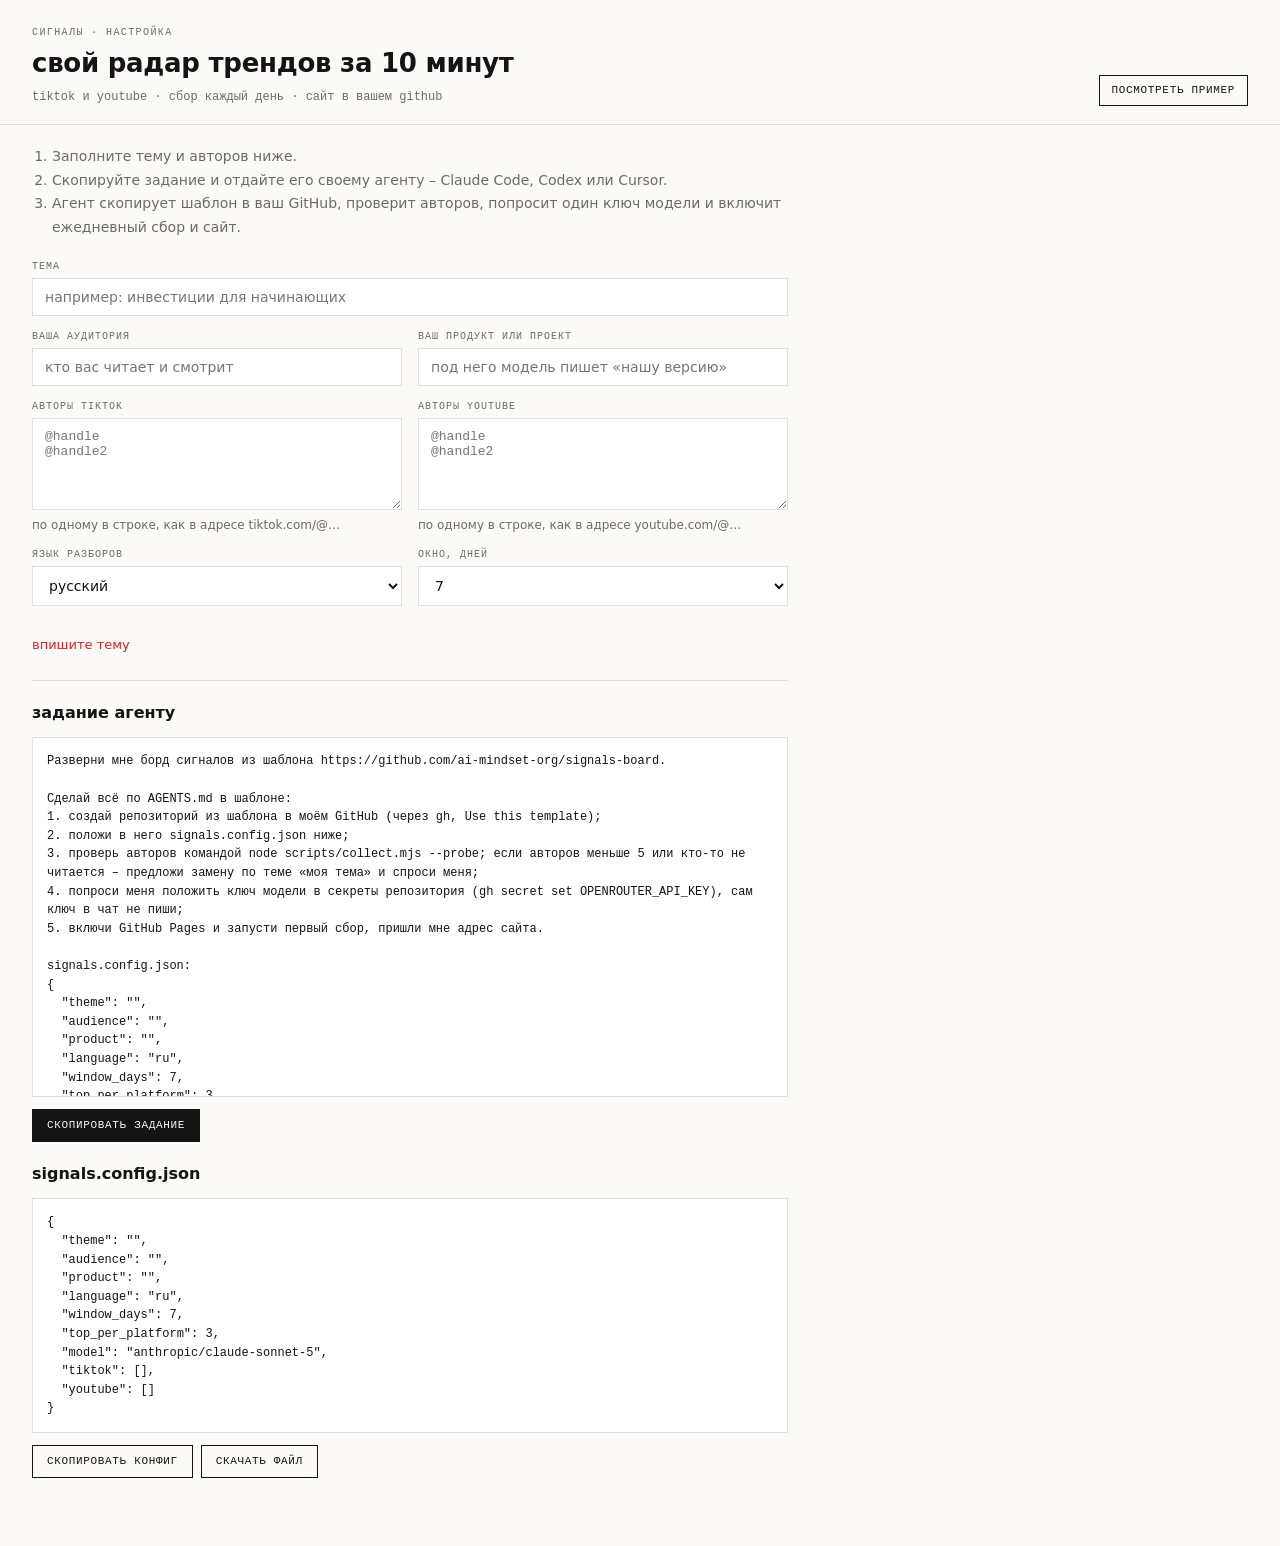
==== site/setup.html @ 6be5fb35 "сигналы: свой радар трендов TikTok и YouTube Шаблон: сбор без ключей, разбор моделью, борд плиткой и" ====
<!doctype html>
<html lang="ru">
  <head>
    <meta charset="utf-8" />
    <meta name="viewport" content="width=device-width,initial-scale=1" />
    <title>сигналы · настройка</title>
    <link rel="icon" href="data:image/svg+xml,<svg xmlns='http://www.w3.org/2000/svg' viewBox='0 0 32 32'><circle cx='16' cy='16' r='13' fill='none' stroke='%23d92027' stroke-width='3'/><circle cx='16' cy='16' r='4' fill='%23d92027'/></svg>" />
    <link rel="stylesheet" href="./style.css?v=1" />
    <style>
      .setup { max-width: 820px; }
      .steps { margin: 0 0 22px; padding-left: 20px; color: var(--muted); line-height: 1.7; }
      .field { display: flex; flex-direction: column; gap: 6px; margin: 0 0 16px; }
      .field label { font: 10px/1 var(--mono); letter-spacing: 0.1em; text-transform: uppercase; color: var(--muted); }
      .field small { color: var(--muted); font-size: 12px; }
      input, textarea, select { font: 14px var(--sans); color: var(--ink); background: var(--card); border: 1px solid var(--line); padding: 10px 12px; width: 100%; }
      input:focus, textarea:focus, select:focus { outline: 2px solid var(--ink); outline-offset: -1px; }
      textarea { min-height: 92px; resize: vertical; font-family: var(--mono); font-size: 13px; }
      .two { display: grid; grid-template-columns: 1fr 1fr; gap: 16px; }
      .out { margin-top: 26px; border-top: 1px solid var(--line); padding-top: 20px; }
      .out h2 { font-size: 16px; margin: 0 0 8px; }
      pre { background: var(--card); border: 1px solid var(--line); padding: 14px; font: 12px/1.55 var(--mono); white-space: pre-wrap; word-break: break-word; max-height: 360px; overflow: auto; }
      .actions { display: flex; gap: 8px; flex-wrap: wrap; margin: 8px 0 20px; }
      .btn { font: 11px/1 var(--mono); letter-spacing: 0.06em; text-transform: uppercase; padding: 10px 14px; border: 1px solid var(--ink); background: var(--ink); color: var(--bg); cursor: pointer; }
      .btn.ghost { background: transparent; color: var(--ink); }
      .warn { color: var(--hit); font-size: 13px; min-height: 1.2em; }
      @media (max-width: 640px) { .two { grid-template-columns: 1fr; } }
    </style>
  </head>
  <body>
    <header class="top">
      <div>
        <p class="eyebrow">сигналы · настройка</p>
        <h1>свой радар трендов за 10 минут</h1>
        <p class="sub">tiktok и youtube · сбор каждый день · сайт в вашем github</p>
      </div>
      <a class="setup-link" href="./index.html">посмотреть пример</a>
    </header>

    <main class="setup">
      <ol class="steps">
        <li>Заполните тему и авторов ниже.</li>
        <li>Скопируйте задание и отдайте его своему агенту – Claude Code, Codex или Cursor.</li>
        <li>Агент скопирует шаблон в ваш GitHub, проверит авторов, попросит один ключ модели и включит ежедневный сбор и сайт.</li>
      </ol>

      <div class="field">
        <label for="theme">тема</label>
        <input id="theme" placeholder="например: инвестиции для начинающих" />
      </div>
      <div class="two">
        <div class="field">
          <label for="audience">ваша аудитория</label>
          <input id="audience" placeholder="кто вас читает и смотрит" />
        </div>
        <div class="field">
          <label for="product">ваш продукт или проект</label>
          <input id="product" placeholder="под него модель пишет «нашу версию»" />
        </div>
      </div>
      <div class="two">
        <div class="field">
          <label for="tiktok">авторы tiktok</label>
          <textarea id="tiktok" placeholder="@handle&#10;@handle2"></textarea>
          <small>по одному в строке, как в адресе tiktok.com/@…</small>
        </div>
        <div class="field">
          <label for="youtube">авторы youtube</label>
          <textarea id="youtube" placeholder="@handle&#10;@handle2"></textarea>
          <small>по одному в строке, как в адресе youtube.com/@…</small>
        </div>
      </div>
      <div class="two">
        <div class="field">
          <label for="language">язык разборов</label>
          <select id="language"><option value="ru">русский</option><option value="en">english</option><option value="uk">українська</option><option value="es">español</option></select>
        </div>
        <div class="field">
          <label for="window">окно, дней</label>
          <select id="window"><option>7</option><option>14</option><option>30</option></select>
        </div>
      </div>
      <p class="warn" id="warn"></p>

      <div class="out">
        <h2>задание агенту</h2>
        <pre id="prompt"></pre>
        <div class="actions">
          <button class="btn" type="button" data-copy="prompt">скопировать задание</button>
        </div>
        <h2>signals.config.json</h2>
        <pre id="config"></pre>
        <div class="actions">
          <button class="btn ghost" type="button" data-copy="config">скопировать конфиг</button>
          <button class="btn ghost" type="button" id="download">скачать файл</button>
        </div>
      </div>
    </main>

    <script>
      // Адрес шаблона подставляется при публикации репозитория.
      const TEMPLATE = 'https://github.com/ai-mindset-org/signals-board';
      const $ = (id) => document.getElementById(id);
      const handles = (text) => text.split(/[\n,]+/).map((s) => s.trim().replace(/^https?:\/\/(www\.)?(tiktok|youtube)\.com\//, '').replace(/^@/, '').replace(/\/.*$/, '')).filter(Boolean);

      function build() {
        const config = {
          theme: $('theme').value.trim(),
          audience: $('audience').value.trim(),
          product: $('product').value.trim(),
          language: $('language').value,
          window_days: Number($('window').value),
          top_per_platform: 3,
          model: 'anthropic/claude-sonnet-5',
          tiktok: handles($('tiktok').value).map((handle) => ({ handle })),
          youtube: handles($('youtube').value).map((handle) => ({ handle })),
        };
        const json = JSON.stringify(config, null, 2);
        $('config').textContent = json;
        const n = config.tiktok.length + config.youtube.length;
        $('warn').textContent = !config.theme ? 'впишите тему' : n < 3 ? 'добавьте хотя бы 3 автора – иначе срез будет пустоват; агент может подобрать их сам' : '';
        $('prompt').textContent = [
          `Разверни мне борд сигналов из шаблона ${TEMPLATE}.`,
          '',
          'Сделай всё по AGENTS.md в шаблоне:',
          '1. создай репозиторий из шаблона в моём GitHub (через gh, Use this template);',
          '2. положи в него signals.config.json ниже;',
          `3. проверь авторов командой node scripts/collect.mjs --probe; если авторов меньше 5 или кто-то не читается – предложи замену по теме «${config.theme || 'моя тема'}» и спроси меня;`,
          '4. попроси меня положить ключ модели в секреты репозитория (gh secret set OPENROUTER_API_KEY), сам ключ в чат не пиши;',
          '5. включи GitHub Pages и запусти первый сбор, пришли мне адрес сайта.',
          '',
          'signals.config.json:',
          json,
        ].join('\n');
        return json;
      }
      document.querySelectorAll('input, textarea, select').forEach((n) => n.addEventListener('input', build));
      document.querySelectorAll('[data-copy]').forEach((b) => b.addEventListener('click', async () => {
        await navigator.clipboard.writeText($(b.dataset.copy).textContent);
        const t = b.textContent; b.textContent = 'скопировано'; setTimeout(() => { b.textContent = t; }, 1500);
      }));
      $('download').addEventListener('click', () => {
        const blob = new Blob([build() + '\n'], { type: 'application/json' });
        const a = Object.assign(document.createElement('a'), { href: URL.createObjectURL(blob), download: 'signals.config.json' });
        a.click(); URL.revokeObjectURL(a.href);
      });
      build();
    </script>
  </body>
</html>
---- site/style.css ----
:root {
  --bg: #fbfaf7;
  --card: #ffffff;
  --ink: #141414;
  --muted: #6b6b66;
  --line: #e2e0d9;
  --soft: #f1efe9;
  --hit: #d92027;
  --tip-bg: #f8f9fb;
  --mono: "JetBrains Mono", ui-monospace, SFMono-Regular, Menlo, Consolas, monospace;
  --sans: Inter, system-ui, -apple-system, "Segoe UI", Roboto, sans-serif;
  color-scheme: light;
}
@media (prefers-color-scheme: dark) {
  :root {
    --bg: #131312;
    --card: #1b1b1a;
    --ink: #efeee9;
    --muted: #9a9993;
    --line: #2e2e2b;
    --soft: #232321;
    --tip-bg: #2a2a2d;
    color-scheme: dark;
  }
}
* { box-sizing: border-box; }
body { margin: 0; background: var(--bg); color: var(--ink); font: 14px/1.5 var(--sans); }
a { color: inherit; }

.top { display: flex; justify-content: space-between; align-items: flex-end; gap: 16px; padding: 28px 32px 18px; border-bottom: 1px solid var(--line); flex-wrap: wrap; }
.eyebrow { margin: 0 0 6px; font: 10px/1 var(--mono); letter-spacing: 0.14em; text-transform: uppercase; color: var(--muted); }
h1 { margin: 0; font-size: 26px; font-weight: 600; letter-spacing: -0.01em; }
.sub { margin: 6px 0 0; color: var(--muted); font: 12px/1.4 var(--mono); }
.setup-link { font: 11px/1 var(--mono); letter-spacing: 0.06em; text-transform: uppercase; text-decoration: none; border: 1px solid var(--ink); padding: 9px 12px; }
.setup-link:hover { background: var(--ink); color: var(--bg); }

.tabs { display: flex; gap: 4px; padding: 0 32px; border-bottom: 1px solid var(--line); }
.tab { font: 13px var(--sans); background: none; border: 0; border-bottom: 2px solid transparent; padding: 12px 10px; color: var(--muted); cursor: pointer; }
.tab.is-active { color: var(--ink); border-bottom-color: var(--hit); }
main { padding: 20px 32px 48px; }
.view { display: none; }
.view.is-active { display: block; }

.summary { max-width: 860px; margin: 0 0 18px; font-size: 15px; line-height: 1.6; }
.note { max-width: 760px; color: var(--muted); }
.switches { display: flex; justify-content: space-between; flex-wrap: wrap; gap: 8px 18px; }
.chips { display: flex; flex-wrap: wrap; gap: 6px; }
.chip { font: 10px/1 var(--mono); letter-spacing: 0.08em; text-transform: uppercase; padding: 7px 10px; border: 1px solid var(--line); background: var(--card); color: var(--muted); cursor: pointer; }
.chip b { color: var(--ink); margin-left: 4px; }
.chip:hover { border-color: var(--ink); color: var(--ink); }
.chip.is-active { background: var(--ink); border-color: var(--ink); color: var(--bg); }
.chip.is-active b { color: var(--bg); }

/* плитка: мозаика без пустот, высоту строк считает app.js */
.grid { display: grid; grid-template-columns: repeat(auto-fill, minmax(260px, 1fr)); column-gap: 16px; row-gap: 0; grid-auto-rows: 4px; align-items: start; margin-top: 18px; }
.card { display: flex; flex-direction: column; background: var(--card); border: 1px solid var(--line); overflow: hidden; }
.frame { position: relative; display: block; flex-shrink: 0; aspect-ratio: var(--ratio, 4 / 5); background: var(--soft); border: 0; border-bottom: 1px solid var(--line); padding: 0; width: 100%; cursor: pointer; overflow: hidden; }
.frame img { width: 100%; height: 100%; object-fit: cover; display: block; }
.frame iframe { width: 100%; height: 100%; border: 0; display: block; }
.play { position: absolute; left: 50%; top: 50%; transform: translate(-50%, -50%); width: 46px; height: 46px; border-radius: 50%; display: grid; place-items: center; background: rgba(16, 16, 16, 0.66); color: #fff; border: 1px solid #fff; }
.frame:hover .play { background: #111; }
.body { display: flex; flex-direction: column; gap: 8px; padding: 14px; }
.row { display: flex; flex-wrap: wrap; gap: 6px; align-items: center; font: 10px/1.4 var(--mono); color: var(--muted); text-transform: uppercase; letter-spacing: 0.06em; }
.tag { border: 1px solid var(--line); padding: 3px 6px; }
.num { margin: 0; font-size: 13px; color: var(--muted); }
.num b { font-size: 17px; color: var(--ink); }
.title { margin: 0; font-size: 14px; font-weight: 600; line-height: 1.4; }
.title a { text-decoration: none; }
.title a:hover { text-decoration: underline; }
.why { margin: 0; font-size: 12px; color: var(--muted); line-height: 1.55; }
.fallback { margin: 0; padding: 6px 14px 0; font: 10px var(--mono); text-transform: uppercase; }
.fallback a { color: var(--muted); }
.empty { color: var(--muted); }

/* подсказка «о чём пост» */
.tip { position: fixed; width: 280px; max-width: calc(100vw - 24px); z-index: 999; background: var(--tip-bg); border: 1px solid var(--hit); color: var(--ink); font-size: 13px; line-height: 1.5; padding: 8px 12px; box-shadow: 0 2px 10px rgba(0, 0, 0, 0.12); pointer-events: none; opacity: 0; visibility: hidden; transition: opacity 0.15s, visibility 0s 0.15s; }
.tip.on { opacity: 1; visibility: visible; transition: opacity 0.15s; }
.tip b { display: block; font: 10px var(--mono); letter-spacing: 0.1em; text-transform: uppercase; font-weight: 400; opacity: 0.6; margin-bottom: 3px; }
.tip i { display: block; font-style: normal; font-size: 10px; opacity: 0.5; margin-top: 4px; }

/* радар */
.radar { position: relative; margin-top: 18px; }
.radar svg { display: block; width: 100%; max-width: 1100px; height: auto; margin: 0 auto; overflow: visible; }
.ring { fill: none; stroke: var(--line); }
.axis { stroke: var(--line); stroke-dasharray: 3 4; }
.ring-label { fill: var(--muted); font: 10px var(--mono); text-transform: uppercase; letter-spacing: 0.08em; }
.sector { fill: var(--ink); font: 11px var(--mono); text-transform: uppercase; letter-spacing: 0.1em; }
.sweep { fill: var(--hit); animation: spin 6s linear infinite; }
.beam { stroke: var(--hit); stroke-width: 1.5; stroke-opacity: 0.8; }
.dot { fill: var(--hit); fill-opacity: 0.22; stroke: var(--hit); stroke-opacity: 0.55; cursor: pointer; animation: glow 6s linear infinite; }
.dot:hover, .dot.is-active { fill-opacity: 0.95; stroke-opacity: 1; animation: none; }
.ping { fill: none; stroke: var(--hit); stroke-width: 1.5; opacity: 0; pointer-events: none; transform-box: fill-box; transform-origin: center; animation: ping 6s linear infinite; }
@keyframes spin { to { transform: rotate(360deg); } }
@keyframes glow { 0% { fill-opacity: 0.95; } 35% { fill-opacity: 0.35; } 100% { fill-opacity: 0.22; } }
@keyframes ping { 0% { opacity: 0.85; transform: scale(1); } 18% { opacity: 0; transform: scale(2.6); } 100% { opacity: 0; } }
@media (prefers-reduced-motion: reduce) { .sweep { display: none; } .dot, .ping { animation: none; } }
.legend { text-align: center; font: 10px var(--mono); text-transform: uppercase; letter-spacing: 0.08em; color: var(--muted); margin: 8px 0 0; }
.pop { position: absolute; z-index: 50; box-shadow: 0 6px 24px rgba(0, 0, 0, 0.16); }
.pop[hidden] { display: none; }
.pop.is-vertical .card { flex-direction: row; align-items: flex-start; }
.pop.is-vertical .frame { border-bottom: 0; border-right: 1px solid var(--line); }
.pop .title a { display: -webkit-box; -webkit-line-clamp: 4; -webkit-box-orient: vertical; overflow: hidden; }

/* источники */
.src { display: flex; justify-content: space-between; gap: 12px; padding: 10px 0; border-bottom: 1px solid var(--line); font: 12px var(--mono); max-width: 760px; }
.src .bad { color: var(--hit); }

@media (max-width: 640px) {
  .top, .tabs, main { padding-left: 16px; padding-right: 16px; }
}
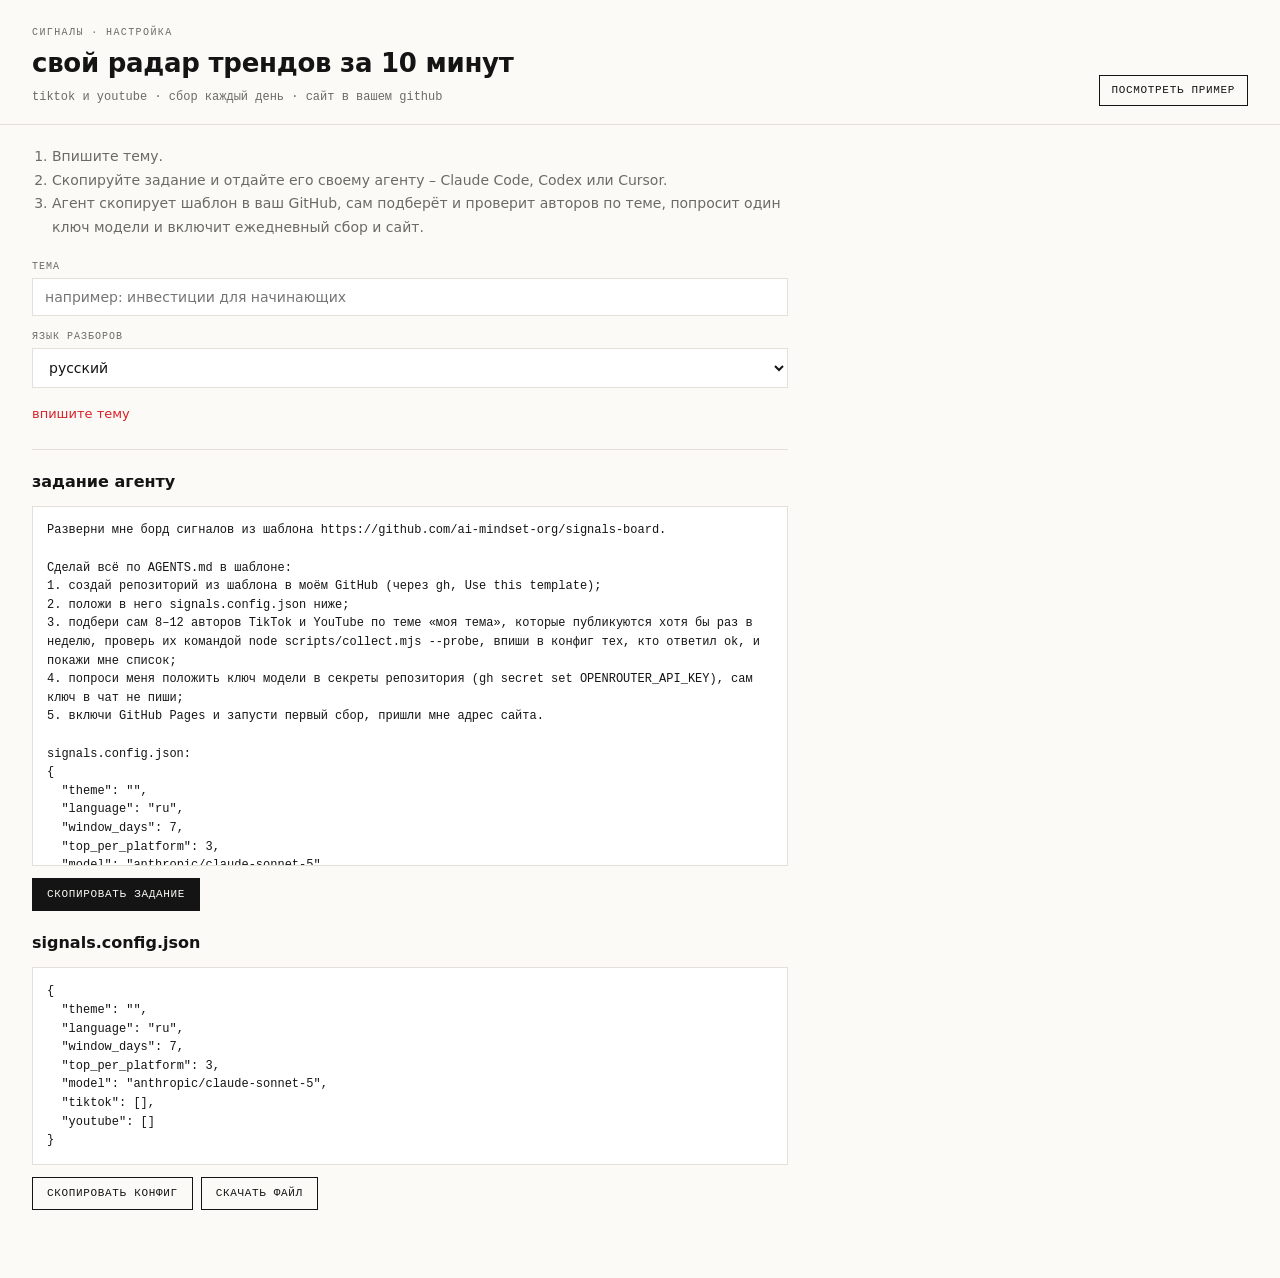
==== commit 59e36eee: "setup: онбординг только по теме, авторов подбирает агент Со страницы настройки убраны аудитория, про" ====
--- a/site/setup.html
+++ b/site/setup.html
@@ -12,10 +12,8 @@
       .field { display: flex; flex-direction: column; gap: 6px; margin: 0 0 16px; }
       .field label { font: 10px/1 var(--mono); letter-spacing: 0.1em; text-transform: uppercase; color: var(--muted); }
       .field small { color: var(--muted); font-size: 12px; }
-      input, textarea, select { font: 14px var(--sans); color: var(--ink); background: var(--card); border: 1px solid var(--line); padding: 10px 12px; width: 100%; }
-      input:focus, textarea:focus, select:focus { outline: 2px solid var(--ink); outline-offset: -1px; }
-      textarea { min-height: 92px; resize: vertical; font-family: var(--mono); font-size: 13px; }
-      .two { display: grid; grid-template-columns: 1fr 1fr; gap: 16px; }
+      input, select { font: 14px var(--sans); color: var(--ink); background: var(--card); border: 1px solid var(--line); padding: 10px 12px; width: 100%; }
+      input:focus, select:focus { outline: 2px solid var(--ink); outline-offset: -1px; }
       .out { margin-top: 26px; border-top: 1px solid var(--line); padding-top: 20px; }
       .out h2 { font-size: 16px; margin: 0 0 8px; }
       pre { background: var(--card); border: 1px solid var(--line); padding: 14px; font: 12px/1.55 var(--mono); white-space: pre-wrap; word-break: break-word; max-height: 360px; overflow: auto; }
@@ -23,7 +21,6 @@
       .btn { font: 11px/1 var(--mono); letter-spacing: 0.06em; text-transform: uppercase; padding: 10px 14px; border: 1px solid var(--ink); background: var(--ink); color: var(--bg); cursor: pointer; }
       .btn.ghost { background: transparent; color: var(--ink); }
       .warn { color: var(--hit); font-size: 13px; min-height: 1.2em; }
-      @media (max-width: 640px) { .two { grid-template-columns: 1fr; } }
     </style>
   </head>
   <body>
@@ -38,46 +35,18 @@
 
     <main class="setup">
       <ol class="steps">
-        <li>Заполните тему и авторов ниже.</li>
+        <li>Впишите тему.</li>
         <li>Скопируйте задание и отдайте его своему агенту – Claude Code, Codex или Cursor.</li>
-        <li>Агент скопирует шаблон в ваш GitHub, проверит авторов, попросит один ключ модели и включит ежедневный сбор и сайт.</li>
+        <li>Агент скопирует шаблон в ваш GitHub, сам подберёт и проверит авторов по теме, попросит один ключ модели и включит ежедневный сбор и сайт.</li>
       </ol>
 
       <div class="field">
         <label for="theme">тема</label>
         <input id="theme" placeholder="например: инвестиции для начинающих" />
       </div>
-      <div class="two">
-        <div class="field">
-          <label for="audience">ваша аудитория</label>
-          <input id="audience" placeholder="кто вас читает и смотрит" />
-        </div>
-        <div class="field">
-          <label for="product">ваш продукт или проект</label>
-          <input id="product" placeholder="под него модель пишет «нашу версию»" />
-        </div>
-      </div>
-      <div class="two">
-        <div class="field">
-          <label for="tiktok">авторы tiktok</label>
-          <textarea id="tiktok" placeholder="@handle&#10;@handle2"></textarea>
-          <small>по одному в строке, как в адресе tiktok.com/@…</small>
-        </div>
-        <div class="field">
-          <label for="youtube">авторы youtube</label>
-          <textarea id="youtube" placeholder="@handle&#10;@handle2"></textarea>
-          <small>по одному в строке, как в адресе youtube.com/@…</small>
-        </div>
-      </div>
-      <div class="two">
-        <div class="field">
-          <label for="language">язык разборов</label>
-          <select id="language"><option value="ru">русский</option><option value="en">english</option><option value="uk">українська</option><option value="es">español</option></select>
-        </div>
-        <div class="field">
-          <label for="window">окно, дней</label>
-          <select id="window"><option>7</option><option>14</option><option>30</option></select>
-        </div>
+      <div class="field">
+        <label for="language">язык разборов</label>
+        <select id="language"><option value="ru">русский</option><option value="en">english</option><option value="uk">українська</option><option value="es">español</option></select>
       </div>
       <p class="warn" id="warn"></p>
 
@@ -100,31 +69,27 @@
       // Адрес шаблона подставляется при публикации репозитория.
       const TEMPLATE = 'https://github.com/ai-mindset-org/signals-board';
       const $ = (id) => document.getElementById(id);
-      const handles = (text) => text.split(/[\n,]+/).map((s) => s.trim().replace(/^https?:\/\/(www\.)?(tiktok|youtube)\.com\//, '').replace(/^@/, '').replace(/\/.*$/, '')).filter(Boolean);
 
       function build() {
         const config = {
           theme: $('theme').value.trim(),
-          audience: $('audience').value.trim(),
-          product: $('product').value.trim(),
           language: $('language').value,
-          window_days: Number($('window').value),
+          window_days: 7,
           top_per_platform: 3,
           model: 'anthropic/claude-sonnet-5',
-          tiktok: handles($('tiktok').value).map((handle) => ({ handle })),
-          youtube: handles($('youtube').value).map((handle) => ({ handle })),
+          tiktok: [],
+          youtube: [],
         };
         const json = JSON.stringify(config, null, 2);
         $('config').textContent = json;
-        const n = config.tiktok.length + config.youtube.length;
-        $('warn').textContent = !config.theme ? 'впишите тему' : n < 3 ? 'добавьте хотя бы 3 автора – иначе срез будет пустоват; агент может подобрать их сам' : '';
+        $('warn').textContent = config.theme ? '' : 'впишите тему';
         $('prompt').textContent = [
           `Разверни мне борд сигналов из шаблона ${TEMPLATE}.`,
           '',
           'Сделай всё по AGENTS.md в шаблоне:',
           '1. создай репозиторий из шаблона в моём GitHub (через gh, Use this template);',
           '2. положи в него signals.config.json ниже;',
-          `3. проверь авторов командой node scripts/collect.mjs --probe; если авторов меньше 5 или кто-то не читается – предложи замену по теме «${config.theme || 'моя тема'}» и спроси меня;`,
+          `3. подбери сам 8–12 авторов TikTok и YouTube по теме «${config.theme || 'моя тема'}», которые публикуются хотя бы раз в неделю, проверь их командой node scripts/collect.mjs --probe, впиши в конфиг тех, кто ответил ok, и покажи мне список;`,
           '4. попроси меня положить ключ модели в секреты репозитория (gh secret set OPENROUTER_API_KEY), сам ключ в чат не пиши;',
           '5. включи GitHub Pages и запусти первый сбор, пришли мне адрес сайта.',
           '',
@@ -133,7 +98,7 @@
         ].join('\n');
         return json;
       }
-      document.querySelectorAll('input, textarea, select').forEach((n) => n.addEventListener('input', build));
+      document.querySelectorAll('input, select').forEach((n) => n.addEventListener('input', build));
       document.querySelectorAll('[data-copy]').forEach((b) => b.addEventListener('click', async () => {
         await navigator.clipboard.writeText($(b.dataset.copy).textContent);
         const t = b.textContent; b.textContent = 'скопировано'; setTimeout(() => { b.textContent = t; }, 1500);
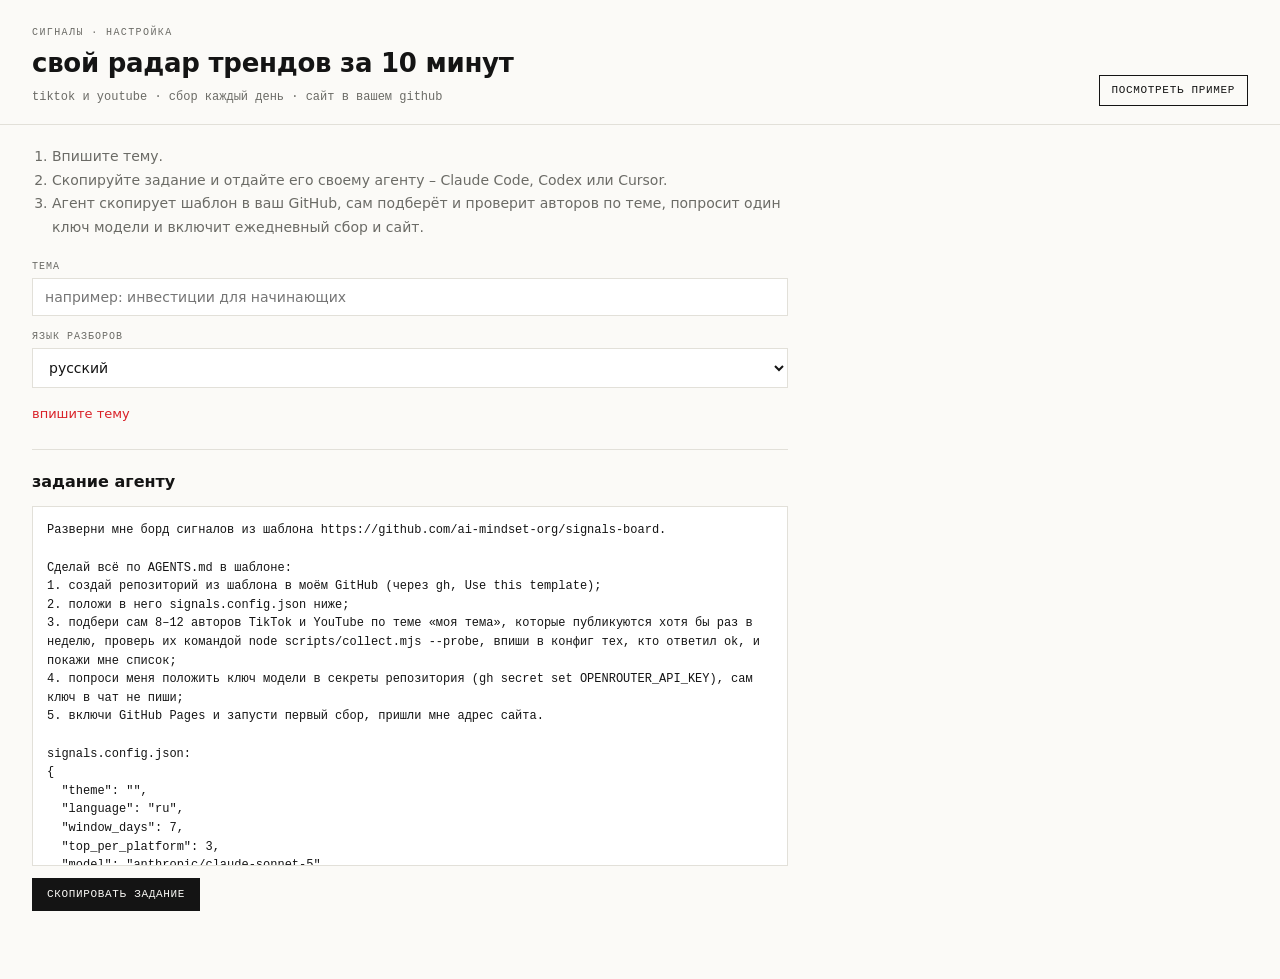
==== commit 3d17dea4: "setup: убран отдельный блок конфига, он и так внутри задания Co-Authored-By: Claude Opus 5.5 <norepl" ====
--- a/site/setup.html
+++ b/site/setup.html
@@ -11,7 +11,6 @@
       .steps { margin: 0 0 22px; padding-left: 20px; color: var(--muted); line-height: 1.7; }
       .field { display: flex; flex-direction: column; gap: 6px; margin: 0 0 16px; }
       .field label { font: 10px/1 var(--mono); letter-spacing: 0.1em; text-transform: uppercase; color: var(--muted); }
-      .field small { color: var(--muted); font-size: 12px; }
       input, select { font: 14px var(--sans); color: var(--ink); background: var(--card); border: 1px solid var(--line); padding: 10px 12px; width: 100%; }
       input:focus, select:focus { outline: 2px solid var(--ink); outline-offset: -1px; }
       .out { margin-top: 26px; border-top: 1px solid var(--line); padding-top: 20px; }
@@ -19,7 +18,6 @@
       pre { background: var(--card); border: 1px solid var(--line); padding: 14px; font: 12px/1.55 var(--mono); white-space: pre-wrap; word-break: break-word; max-height: 360px; overflow: auto; }
       .actions { display: flex; gap: 8px; flex-wrap: wrap; margin: 8px 0 20px; }
       .btn { font: 11px/1 var(--mono); letter-spacing: 0.06em; text-transform: uppercase; padding: 10px 14px; border: 1px solid var(--ink); background: var(--ink); color: var(--bg); cursor: pointer; }
-      .btn.ghost { background: transparent; color: var(--ink); }
       .warn { color: var(--hit); font-size: 13px; min-height: 1.2em; }
     </style>
   </head>
@@ -56,12 +54,6 @@
         <div class="actions">
           <button class="btn" type="button" data-copy="prompt">скопировать задание</button>
         </div>
-        <h2>signals.config.json</h2>
-        <pre id="config"></pre>
-        <div class="actions">
-          <button class="btn ghost" type="button" data-copy="config">скопировать конфиг</button>
-          <button class="btn ghost" type="button" id="download">скачать файл</button>
-        </div>
       </div>
     </main>
 
@@ -81,7 +73,6 @@
           youtube: [],
         };
         const json = JSON.stringify(config, null, 2);
-        $('config').textContent = json;
         $('warn').textContent = config.theme ? '' : 'впишите тему';
         $('prompt').textContent = [
           `Разверни мне борд сигналов из шаблона ${TEMPLATE}.`,
@@ -96,18 +87,12 @@
           'signals.config.json:',
           json,
         ].join('\n');
-        return json;
       }
       document.querySelectorAll('input, select').forEach((n) => n.addEventListener('input', build));
       document.querySelectorAll('[data-copy]').forEach((b) => b.addEventListener('click', async () => {
         await navigator.clipboard.writeText($(b.dataset.copy).textContent);
         const t = b.textContent; b.textContent = 'скопировано'; setTimeout(() => { b.textContent = t; }, 1500);
       }));
-      $('download').addEventListener('click', () => {
-        const blob = new Blob([build() + '\n'], { type: 'application/json' });
-        const a = Object.assign(document.createElement('a'), { href: URL.createObjectURL(blob), download: 'signals.config.json' });
-        a.click(); URL.revokeObjectURL(a.href);
-      });
       build();
     </script>
   </body>
--- a/site/style.css
+++ b/site/style.css
@@ -88,7 +88,9 @@
 .sweep { fill: var(--hit); animation: spin 6s linear infinite; }
 .beam { stroke: var(--hit); stroke-width: 1.5; stroke-opacity: 0.8; }
 .dot { fill: var(--hit); fill-opacity: 0.22; stroke: var(--hit); stroke-opacity: 0.55; cursor: pointer; animation: glow 6s linear infinite; }
+.dot.is-rest { fill: var(--bg); fill-opacity: 1; stroke-opacity: 0.8; stroke-width: 1.5; animation: none; }
 .dot:hover, .dot.is-active { fill-opacity: 0.95; stroke-opacity: 1; animation: none; }
+.dot.is-rest:hover, .dot.is-rest.is-active { fill: var(--hit); }
 .ping { fill: none; stroke: var(--hit); stroke-width: 1.5; opacity: 0; pointer-events: none; transform-box: fill-box; transform-origin: center; animation: ping 6s linear infinite; }
 @keyframes spin { to { transform: rotate(360deg); } }
 @keyframes glow { 0% { fill-opacity: 0.95; } 35% { fill-opacity: 0.35; } 100% { fill-opacity: 0.22; } }
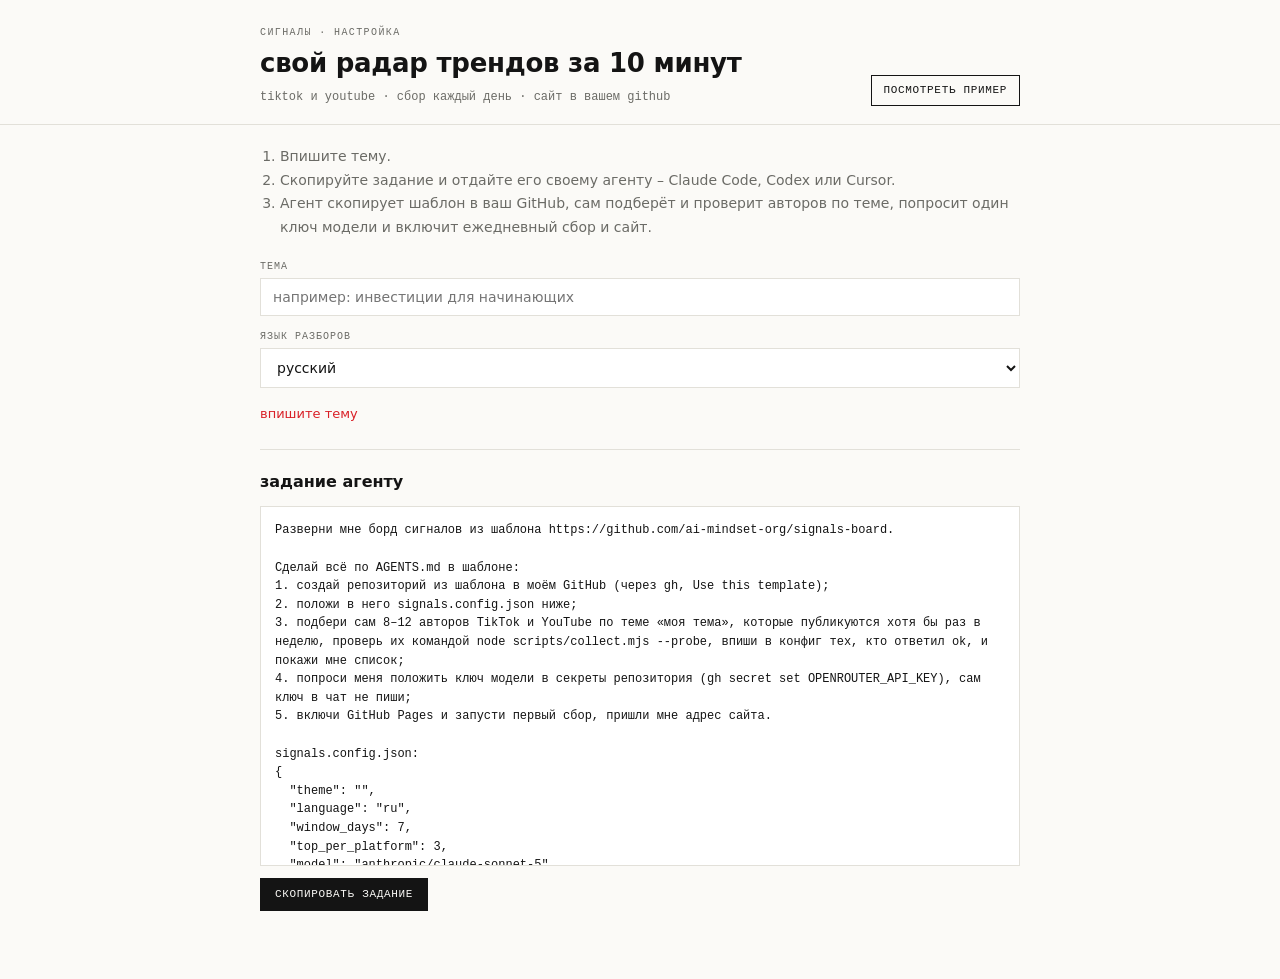
==== commit 32212143: "setup: шапка и форма в одной колонке по центру Co-Authored-By: Claude Opus 5.5 <noreply@anthropic.co" ====
--- a/site/setup.html
+++ b/site/setup.html
@@ -7,7 +7,9 @@
     <link rel="icon" href="data:image/svg+xml,<svg xmlns='http://www.w3.org/2000/svg' viewBox='0 0 32 32'><circle cx='16' cy='16' r='13' fill='none' stroke='%23d92027' stroke-width='3'/><circle cx='16' cy='16' r='4' fill='%23d92027'/></svg>" />
     <link rel="stylesheet" href="./style.css?v=1" />
     <style>
-      .setup { max-width: 820px; }
+      /* шапка и форма – одна колонка по центру; линия шапки остаётся во всю ширину */
+      .top, main.setup { padding-left: max(32px, calc((100% - 760px) / 2)); padding-right: max(32px, calc((100% - 760px) / 2)); }
+      @media (max-width: 640px) { .top, main.setup { padding-left: 16px; padding-right: 16px; } }
       .steps { margin: 0 0 22px; padding-left: 20px; color: var(--muted); line-height: 1.7; }
       .field { display: flex; flex-direction: column; gap: 6px; margin: 0 0 16px; }
       .field label { font: 10px/1 var(--mono); letter-spacing: 0.1em; text-transform: uppercase; color: var(--muted); }
@@ -44,7 +46,7 @@
       </div>
       <div class="field">
         <label for="language">язык разборов</label>
-        <select id="language"><option value="ru">русский</option><option value="en">english</option><option value="uk">українська</option><option value="es">español</option></select>
+        <select id="language"><option value="ru">русский</option><option value="en">english</option></select>
       </div>
       <p class="warn" id="warn"></p>
 
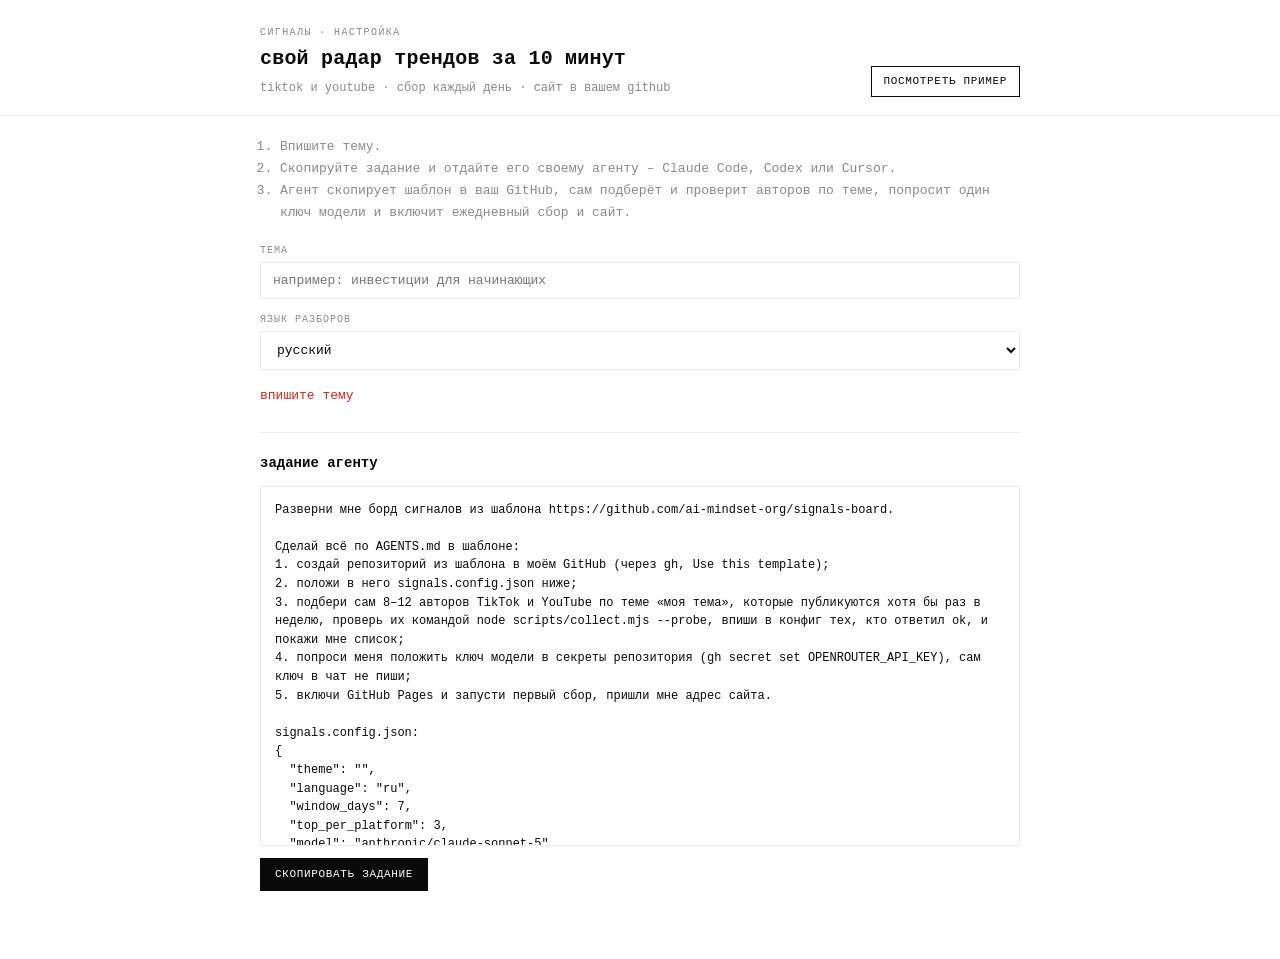
==== commit f729607a: "стиль: как у marketing-harness – белый фон, моноширинный текст, красный #d7261e Co-Authored-By: Clau" ====
--- a/site/setup.html
+++ b/site/setup.html
@@ -5,7 +5,7 @@
     <meta name="viewport" content="width=device-width,initial-scale=1" />
     <title>сигналы · настройка</title>
     <link rel="icon" href="data:image/svg+xml,<svg xmlns='http://www.w3.org/2000/svg' viewBox='0 0 32 32'><circle cx='16' cy='16' r='13' fill='none' stroke='%23d92027' stroke-width='3'/><circle cx='16' cy='16' r='4' fill='%23d92027'/></svg>" />
-    <link rel="stylesheet" href="./style.css?v=1" />
+    <link rel="stylesheet" href="./style.css?v=3" />
     <style>
       /* шапка и форма – одна колонка по центру; линия шапки остаётся во всю ширину */
       .top, main.setup { padding-left: max(32px, calc((100% - 760px) / 2)); padding-right: max(32px, calc((100% - 760px) / 2)); }
@@ -13,10 +13,10 @@
       .steps { margin: 0 0 22px; padding-left: 20px; color: var(--muted); line-height: 1.7; }
       .field { display: flex; flex-direction: column; gap: 6px; margin: 0 0 16px; }
       .field label { font: 10px/1 var(--mono); letter-spacing: 0.1em; text-transform: uppercase; color: var(--muted); }
-      input, select { font: 14px var(--sans); color: var(--ink); background: var(--card); border: 1px solid var(--line); padding: 10px 12px; width: 100%; }
+      input, select { font: 13px var(--sans); color: var(--ink); background: var(--card); border: 1px solid var(--line); padding: 10px 12px; width: 100%; }
       input:focus, select:focus { outline: 2px solid var(--ink); outline-offset: -1px; }
       .out { margin-top: 26px; border-top: 1px solid var(--line); padding-top: 20px; }
-      .out h2 { font-size: 16px; margin: 0 0 8px; }
+      .out h2 { font-size: 14px; margin: 0 0 8px; }
       pre { background: var(--card); border: 1px solid var(--line); padding: 14px; font: 12px/1.55 var(--mono); white-space: pre-wrap; word-break: break-word; max-height: 360px; overflow: auto; }
       .actions { display: flex; gap: 8px; flex-wrap: wrap; margin: 8px 0 20px; }
       .btn { font: 11px/1 var(--mono); letter-spacing: 0.06em; text-transform: uppercase; padding: 10px 14px; border: 1px solid var(--ink); background: var(--ink); color: var(--bg); cursor: pointer; }
--- a/site/style.css
+++ b/site/style.css
@@ -1,14 +1,14 @@
 :root {
-  --bg: #fbfaf7;
+  --bg: #ffffff;
   --card: #ffffff;
-  --ink: #141414;
-  --muted: #6b6b66;
-  --line: #e2e0d9;
-  --soft: #f1efe9;
-  --hit: #d92027;
-  --tip-bg: #f8f9fb;
+  --ink: #0a0a0a;
+  --muted: #8a8a8a;
+  --line: #ececec;
+  --soft: #fafafa;
+  --hit: #d7261e;
+  --tip-bg: #fafafa;
   --mono: "JetBrains Mono", ui-monospace, SFMono-Regular, Menlo, Consolas, monospace;
-  --sans: Inter, system-ui, -apple-system, "Segoe UI", Roboto, sans-serif;
+  --sans: var(--mono); /* как у marketing-harness: весь текст моноширинный */
   color-scheme: light;
 }
 @media (prefers-color-scheme: dark) {
@@ -24,12 +24,12 @@
   }
 }
 * { box-sizing: border-box; }
-body { margin: 0; background: var(--bg); color: var(--ink); font: 14px/1.5 var(--sans); }
+body { margin: 0; background: var(--bg); color: var(--ink); font: 13px/1.5 var(--sans); }
 a { color: inherit; }
 
 .top { display: flex; justify-content: space-between; align-items: flex-end; gap: 16px; padding: 28px 32px 18px; border-bottom: 1px solid var(--line); flex-wrap: wrap; }
 .eyebrow { margin: 0 0 6px; font: 10px/1 var(--mono); letter-spacing: 0.14em; text-transform: uppercase; color: var(--muted); }
-h1 { margin: 0; font-size: 26px; font-weight: 600; letter-spacing: -0.01em; }
+h1 { margin: 0; font-size: 20px; font-weight: 700; letter-spacing: 0.01em; }
 .sub { margin: 6px 0 0; color: var(--muted); font: 12px/1.4 var(--mono); }
 .setup-link { font: 11px/1 var(--mono); letter-spacing: 0.06em; text-transform: uppercase; text-decoration: none; border: 1px solid var(--ink); padding: 9px 12px; }
 .setup-link:hover { background: var(--ink); color: var(--bg); }
@@ -41,7 +41,7 @@
 .view { display: none; }
 .view.is-active { display: block; }
 
-.summary { max-width: 860px; margin: 0 0 18px; font-size: 15px; line-height: 1.6; }
+.summary { max-width: 860px; margin: 0 0 18px; font-size: 13px; line-height: 1.6; }
 .note { max-width: 760px; color: var(--muted); }
 .switches { display: flex; justify-content: space-between; flex-wrap: wrap; gap: 8px 18px; }
 .chips { display: flex; flex-wrap: wrap; gap: 6px; }
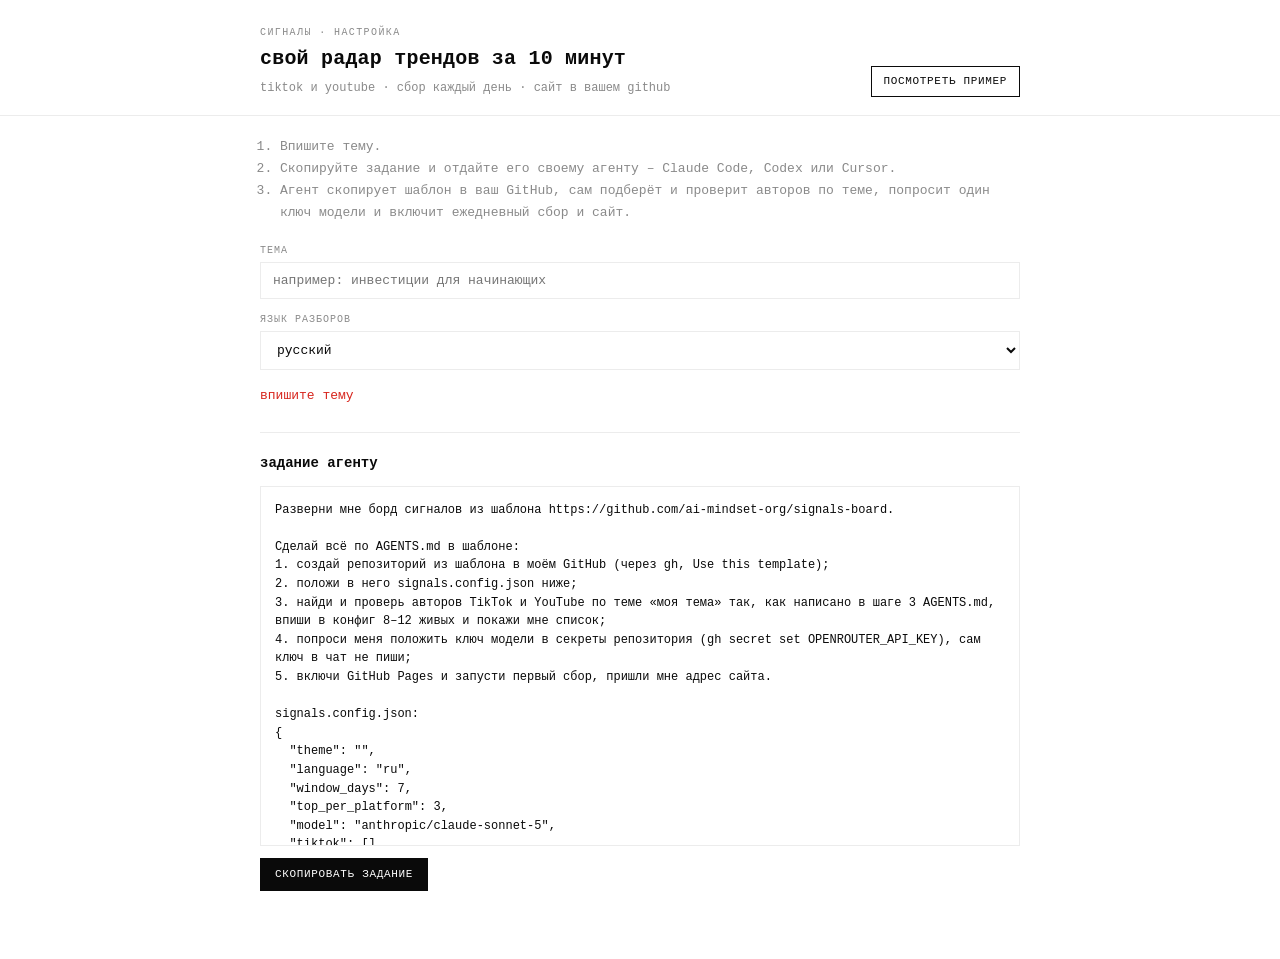
==== commit 4a01c149: "шаблон: исправления по сквозному тесту на теме «личные финансы» - YouTube: исходное название ролика " ====
--- a/site/setup.html
+++ b/site/setup.html
@@ -82,7 +82,7 @@
           'Сделай всё по AGENTS.md в шаблоне:',
           '1. создай репозиторий из шаблона в моём GitHub (через gh, Use this template);',
           '2. положи в него signals.config.json ниже;',
-          `3. подбери сам 8–12 авторов TikTok и YouTube по теме «${config.theme || 'моя тема'}», которые публикуются хотя бы раз в неделю, проверь их командой node scripts/collect.mjs --probe, впиши в конфиг тех, кто ответил ok, и покажи мне список;`,
+          `3. найди и проверь авторов TikTok и YouTube по теме «${config.theme || 'моя тема'}» так, как написано в шаге 3 AGENTS.md, впиши в конфиг 8–12 живых и покажи мне список;`,
           '4. попроси меня положить ключ модели в секреты репозитория (gh secret set OPENROUTER_API_KEY), сам ключ в чат не пиши;',
           '5. включи GitHub Pages и запусти первый сбор, пришли мне адрес сайта.',
           '',
